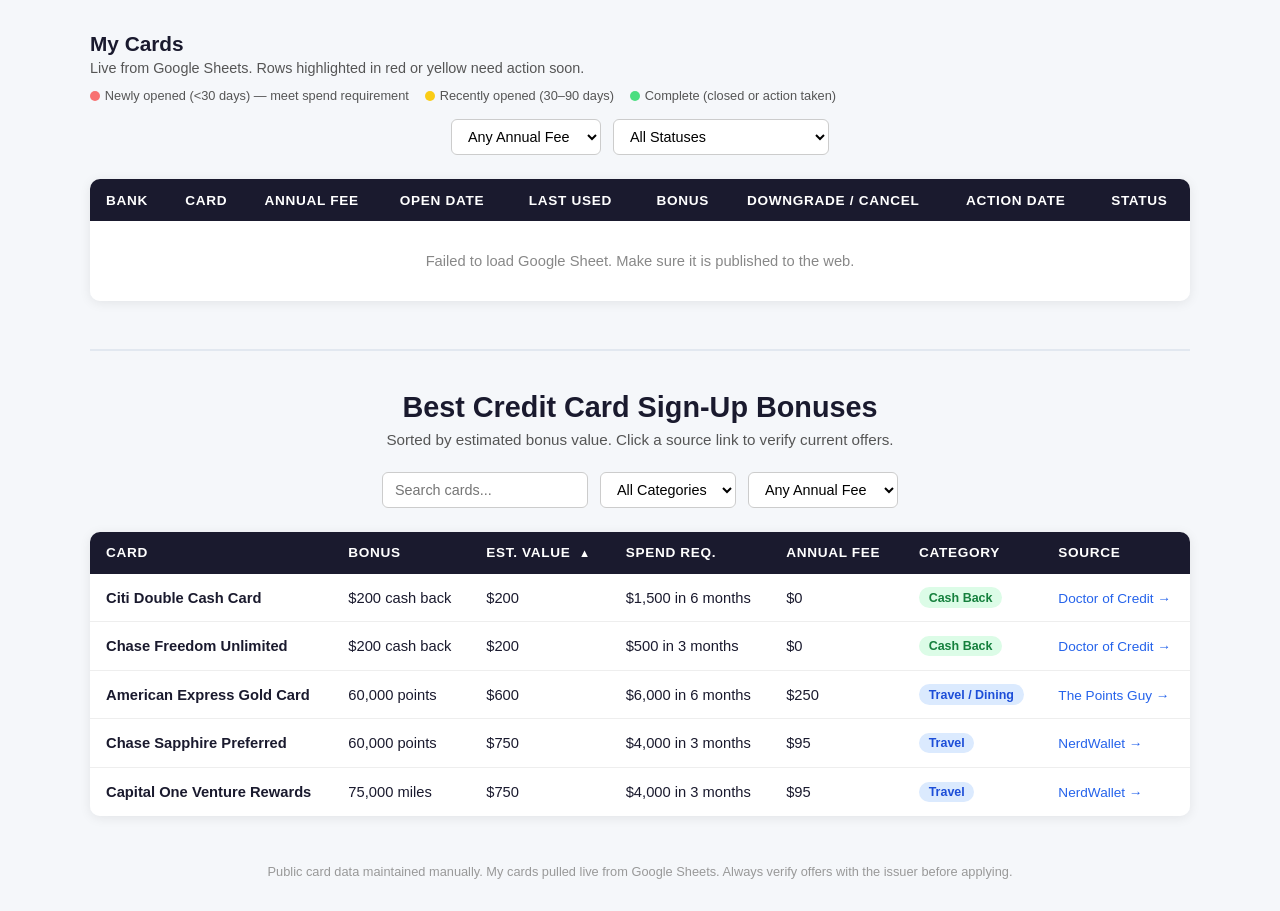
==== index.html @ 6d95be55 "Update index.html" ====
<!DOCTYPE html>
<html lang="en">
<head>
  <meta charset="UTF-8" />
  <meta name="viewport" content="width=device-width, initial-scale=1.0" />
  <title>Best Credit Card Sign-Up Bonuses</title>
  <style>
    * { box-sizing: border-box; margin: 0; padding: 0; }

    body {
      font-family: -apple-system, BlinkMacSystemFont, "Segoe UI", sans-serif;
      background: #f5f7fa;
      color: #1a1a2e;
      padding: 2rem 1rem;
    }

    h1 {
      text-align: center;
      font-size: 1.8rem;
      margin-bottom: 0.4rem;
    }

    h2 {
      font-size: 1.3rem;
      margin-bottom: 0.4rem;
      max-width: 1100px;
      margin-left: auto;
      margin-right: auto;
    }

    .subtitle {
      text-align: center;
      color: #555;
      font-size: 0.95rem;
      margin-bottom: 1.5rem;
    }

    .section {
      margin-bottom: 3rem;
    }

    .section-header {
      max-width: 1100px;
      margin: 0 auto 0.75rem auto;
    }

    .section-header h2 {
      margin: 0 0 0.25rem 0;
    }

    .section-header p {
      color: #555;
      font-size: 0.9rem;
    }

    .filters {
      display: flex;
      gap: 0.75rem;
      flex-wrap: wrap;
      justify-content: center;
      margin-bottom: 1.5rem;
    }

    .filters select, .filters input {
      padding: 0.5rem 0.75rem;
      border: 1px solid #ccc;
      border-radius: 6px;
      font-size: 0.9rem;
      background: white;
    }

    .table-wrapper {
      overflow-x: auto;
      border-radius: 10px;
      box-shadow: 0 2px 12px rgba(0,0,0,0.08);
      max-width: 1100px;
      margin: 0 auto;
    }

    table {
      width: 100%;
      border-collapse: collapse;
      background: white;
    }

    thead {
      background: #1a1a2e;
      color: white;
    }

    th {
      padding: 0.85rem 1rem;
      text-align: left;
      font-size: 0.85rem;
      text-transform: uppercase;
      letter-spacing: 0.05em;
      cursor: pointer;
      white-space: nowrap;
      user-select: none;
    }

    th:hover { background: #2e2e4e; }
    th.no-sort { cursor: default; }
    th.no-sort:hover { background: #1a1a2e; }

    td {
      padding: 0.85rem 1rem;
      border-bottom: 1px solid #eee;
      font-size: 0.92rem;
    }

    tr:last-child td { border-bottom: none; }
    tr:hover td { background: #f0f4ff; }

    .badge {
      display: inline-block;
      padding: 0.2rem 0.6rem;
      border-radius: 999px;
      font-size: 0.78rem;
      font-weight: 600;
    }

    .badge-travel    { background: #dbeafe; color: #1d4ed8; }
    .badge-cashback  { background: #dcfce7; color: #15803d; }
    .badge-dining    { background: #fef9c3; color: #854d0e; }
    .badge-other     { background: #f3e8ff; color: #6b21a8; }

    /* Action needed badges */
    .action-urgent   { background: #fee2e2; color: #991b1b; font-weight: 700; padding: 0.2rem 0.6rem; border-radius: 6px; font-size: 0.82rem; }
    .action-soon     { background: #fef9c3; color: #854d0e; font-weight: 700; padding: 0.2rem 0.6rem; border-radius: 6px; font-size: 0.82rem; }
    .action-done     { background: #dcfce7; color: #15803d; padding: 0.2rem 0.6rem; border-radius: 6px; font-size: 0.82rem; }
    .action-none     { color: #aaa; font-size: 0.85rem; }

    /* Row highlights for my cards */
    tr.row-urgent td { background: #fff5f5; }
    tr.row-soon   td { background: #fffdf0; }
    tr.row-urgent:hover td { background: #fee2e2; }
    tr.row-soon:hover   td { background: #fef9c3; }

    .source-link {
      color: #2563eb;
      text-decoration: none;
      font-size: 0.85rem;
    }
    .source-link:hover { text-decoration: underline; }

    .no-results {
      text-align: center;
      padding: 2rem;
      color: #888;
    }

    .sort-arrow { font-size: 0.7rem; margin-left: 4px; }

    .divider {
      border: none;
      border-top: 2px solid #e2e8f0;
      max-width: 1100px;
      margin: 0 auto 2.5rem auto;
    }

    footer {
      text-align: center;
      margin-top: 2rem;
      font-size: 0.8rem;
      color: #999;
    }

    .legend {
      display: flex;
      gap: 1rem;
      flex-wrap: wrap;
      max-width: 1100px;
      margin: 0.75rem auto 0 auto;
      font-size: 0.8rem;
      color: #555;
    }
    .legend span { display: flex; align-items: center; gap: 0.3rem; }
    .dot { width: 10px; height: 10px; border-radius: 50%; display: inline-block; }
    .dot-red    { background: #f87171; }
    .dot-yellow { background: #facc15; }
    .dot-green  { background: #4ade80; }
  </style>
</head>
<body>

  <!-- SECTION 1: My Cards -->
  <div class="section">
    <div class="section-header">
      <h2>My Cards</h2>
      <p>Live from Google Sheets. Rows highlighted in red or yellow need action soon.</p>
    </div>

    <div class="legend">
      <span><span class="dot dot-red"></span> Newly opened (&lt;30 days) — meet spend requirement</span>
      <span><span class="dot dot-yellow"></span> Recently opened (30–90 days)</span>
      <span><span class="dot dot-green"></span> Complete (closed or action taken)</span>
    </div>

    <div class="filters" style="margin-top: 1rem;">
      <select id="mc-fee-filter">
        <option value="">Any Annual Fee</option>
        <option value="no-fee">No Annual Fee</option>
        <option value="has-fee">Has Annual Fee</option>
      </select>
      <select id="mc-status-filter">
        <option value="">All Statuses</option>
        <option value="urgent">Urgent (opened &lt;30d ago)</option>
        <option value="soon">Active (opened &lt;90d ago)</option>
        <option value="complete">Complete</option>
        <option value="none">No Action Needed</option>
      </select>
    </div>

    <div class="table-wrapper">
      <table id="my-cards-table">
        <thead>
          <tr>
            <th class="no-sort">Bank</th>
            <th class="no-sort">Card</th>
            <th class="no-sort">Annual Fee</th>
            <th data-mc-col="Open Date">Open Date <span class="sort-arrow"></span></th>
            <th data-mc-col="Last Used">Last Used <span class="sort-arrow"></span></th>
            <th class="no-sort">Bonus</th>
            <th class="no-sort">Downgrade / Cancel</th>
            <th data-mc-col="Downgrade/Cancel Date">Action Date <span class="sort-arrow"></span></th>
            <th class="no-sort">Status</th>
          </tr>
        </thead>
        <tbody id="my-cards-body">
          <tr><td colspan="9" class="no-results">Loading from Google Sheets...</td></tr>
        </tbody>
      </table>
    </div>
  </div>

  <hr class="divider" />

  <!-- SECTION 2: Best Bonuses -->
  <div class="section">
    <h1>Best Credit Card Sign-Up Bonuses</h1>
    <p class="subtitle">Sorted by estimated bonus value. Click a source link to verify current offers.</p>

    <div class="filters">
      <input type="text" id="search" placeholder="Search cards..." />
      <select id="category-filter">
        <option value="">All Categories</option>
        <option value="Travel">Travel</option>
        <option value="Cash Back">Cash Back</option>
        <option value="Dining">Dining</option>
      </select>
      <select id="fee-filter">
        <option value="">Any Annual Fee</option>
        <option value="no-fee">No Annual Fee</option>
        <option value="has-fee">Has Annual Fee</option>
      </select>
    </div>

    <div class="table-wrapper">
      <table id="cards-table">
        <thead>
          <tr>
            <th data-col="name">Card <span class="sort-arrow"></span></th>
            <th data-col="bonus">Bonus <span class="sort-arrow"></span></th>
            <th data-col="bonus_value">Est. Value <span class="sort-arrow"></span></th>
            <th data-col="spend_requirement">Spend Req. <span class="sort-arrow"></span></th>
            <th data-col="annual_fee">Annual Fee <span class="sort-arrow"></span></th>
            <th data-col="category">Category <span class="sort-arrow"></span></th>
            <th class="no-sort">Source</th>
          </tr>
        </thead>
        <tbody id="table-body">
          <tr><td colspan="7" class="no-results">Loading...</td></tr>
        </tbody>
      </table>
    </div>
  </div>

  <footer>
    Public card data maintained manually. My cards pulled live from Google Sheets. Always verify offers with the issuer before applying.
  </footer>

  <script>
    // ─── SECTION 1: Best Bonuses ───────────────────────────────────────────────
    let allCards = [];
    let sortCol = 'bonus_value';
    let sortDir = 1;

    function parseDollar(str) {
      return parseFloat((str || '').replace(/[^0-9.]/g, '')) || 0;
    }

    function categoryBadge(cat) {
      const lower = cat.toLowerCase();
      let cls = 'other';
      if (lower.includes('travel')) cls = 'travel';
      else if (lower.includes('cash')) cls = 'cashback';
      else if (lower.includes('dining')) cls = 'dining';
      return `<span class="badge badge-${cls}">${cat}</span>`;
    }

    function render(cards) {
      const tbody = document.getElementById('table-body');
      if (!cards.length) {
        tbody.innerHTML = '<tr><td colspan="7" class="no-results">No cards match your filters.</td></tr>';
        return;
      }
      tbody.innerHTML = cards.map(c => `
        <tr>
          <td><strong>${c.name}</strong></td>
          <td>${c.bonus}</td>
          <td>${c.bonus_value}</td>
          <td>${c.spend_requirement}</td>
          <td>${c.annual_fee}</td>
          <td>${categoryBadge(c.category)}</td>
          <td><a class="source-link" href="${c.source_url}" target="_blank" rel="noopener">${c.source_name} &rarr;</a></td>
        </tr>
      `).join('');
    }

    function applyFilters() {
      const search = document.getElementById('search').value.toLowerCase();
      const cat = document.getElementById('category-filter').value;
      const fee = document.getElementById('fee-filter').value;

      let filtered = allCards.filter(c => {
        const matchSearch = !search || c.name.toLowerCase().includes(search) || c.category.toLowerCase().includes(search);
        const matchCat = !cat || c.category.includes(cat);
        const matchFee = !fee
          || (fee === 'no-fee' && c.annual_fee === '$0')
          || (fee === 'has-fee' && c.annual_fee !== '$0');
        return matchSearch && matchCat && matchFee;
      });

      filtered.sort((a, b) => {
        let av = a[sortCol] || '', bv = b[sortCol] || '';
        if (['bonus_value', 'annual_fee'].includes(sortCol)) {
          av = parseDollar(av); bv = parseDollar(bv);
        }
        return av < bv ? -sortDir : av > bv ? sortDir : 0;
      });

      render(filtered);
      updateArrows();
    }

    function updateArrows() {
      document.querySelectorAll('th[data-col] .sort-arrow').forEach(el => el.textContent = '');
      const active = document.querySelector(`th[data-col="${sortCol}"] .sort-arrow`);
      if (active) active.textContent = sortDir === 1 ? ' ▲' : ' ▼';
    }

    document.querySelectorAll('th[data-col]').forEach(th => {
      th.addEventListener('click', () => {
        const col = th.dataset.col;
        if (sortCol === col) sortDir *= -1;
        else { sortCol = col; sortDir = 1; }
        applyFilters();
      });
    });

    document.getElementById('search').addEventListener('input', applyFilters);
    document.getElementById('category-filter').addEventListener('change', applyFilters);
    document.getElementById('fee-filter').addEventListener('change', applyFilters);

    fetch('data/cards.json')
      .then(r => r.json())
      .then(data => { allCards = data; applyFilters(); })
      .catch(() => {
        document.getElementById('table-body').innerHTML =
          '<tr><td colspan="7" class="no-results">Failed to load card data.</td></tr>';
      });

    // ─── SECTION 2: My Cards from Google Sheets ────────────────────────────────
    const SHEET_CSV_URL = 'https://script.google.com/macros/s/AKfycbwXW2eSgyolM2WSKYp6SYx0JyJorlHviY2guBJD2sn_DUSY2TWmFlU0WoM6ONO4rW-0/exec';

    let allMyCards = [];
    let mcSortCol = null;
    let mcSortDir = 1;

    function parseCSV(text) {
      const lines = text.trim().split('\n');
      const headers = lines[0].split(',').map(h => h.trim().replace(/^"|"$/g, ''));
      return lines.slice(1).map(line => {
        const cols = [];
        let cur = '', inQuote = false;
        for (let i = 0; i < line.length; i++) {
          const ch = line[i];
          if (ch === '"') { inQuote = !inQuote; }
          else if (ch === ',' && !inQuote) { cols.push(cur.trim()); cur = ''; }
          else { cur += ch; }
        }
        cols.push(cur.trim());
        const obj = {};
        headers.forEach((h, i) => obj[h] = (cols[i] || '').replace(/^"|"$/g, '').trim());
        return obj;
      });
    }

    function getDaysSince(dateStr) {
      if (!dateStr) return null;
      const d = new Date(dateStr);
      if (isNaN(d)) return null;
      const today = new Date();
      today.setHours(0,0,0,0);
      return Math.ceil((today - d) / (1000 * 60 * 60 * 24));
    }

    function getStatusKey(r) {
      const isClosed = (r['Last Used'] || '').toLowerCase() === 'closed';
      const hasActionDate = (r['Downgrade/Cancel Date'] || '').trim() !== '';
      if (isClosed || hasActionDate) return 'complete';
      const daysSince = getDaysSince(r['Open Date'] || '');
      if (daysSince !== null) {
        if (daysSince <= 30) return 'urgent';
        if (daysSince <= 90) return 'soon';
      }
      return 'none';
    }

    function toDateVal(str) {
      if (!str) return 0;
      const d = new Date(str);
      return isNaN(d) ? 0 : d.getTime();
    }

    function applyMyCardFilters() {
      const fee    = document.getElementById('mc-fee-filter').value;
      const status = document.getElementById('mc-status-filter').value;

      let filtered = allMyCards.filter(r => {
        const annualFee = (r['Annual Fee'] || '').replace(/\s/g, '');
        const matchFee =
          !fee ||
          (fee === 'no-fee' && (annualFee === '0' || annualFee === '$0' || annualFee === '')) ||
          (fee === 'has-fee' && annualFee !== '0' && annualFee !== '$0' && annualFee !== '');
        const matchStatus = !status || getStatusKey(r) === status;
        return matchFee && matchStatus;
      });

      if (mcSortCol) {
        filtered.sort((a, b) => {
          const av = toDateVal(a[mcSortCol]);
          const bv = toDateVal(b[mcSortCol]);
          return av < bv ? -mcSortDir : av > bv ? mcSortDir : 0;
        });
      }

      renderMyCards(filtered);
      updateMcArrows();
    }

    function updateMcArrows() {
      document.querySelectorAll('th[data-mc-col] .sort-arrow').forEach(el => el.textContent = '');
      if (mcSortCol) {
        const active = document.querySelector(`th[data-mc-col="${mcSortCol}"] .sort-arrow`);
        if (active) active.textContent = mcSortDir === 1 ? ' ▲' : ' ▼';
      }
    }

    function renderMyCards(rows) {
      const tbody = document.getElementById('my-cards-body');
      if (!rows.length) {
        tbody.innerHTML = '<tr><td colspan="9" class="no-results">No cards match your filters.</td></tr>';
        return;
      }

      tbody.innerHTML = rows.map(r => {
        const actionDate = r['Downgrade/Cancel Date'] || '';
        const actionType = r['Downgrade/Cancel'] || '';
        const statusKey  = getStatusKey(r);
        const days       = getDaysUntil(actionDate);

        let rowClass = '';
        let statusHtml = '';

        const daysSince = getDaysSince(r['Open Date'] || '');
        if (statusKey === 'complete') {
          statusHtml = `<span class="action-done">Complete</span>`;
        } else if (statusKey === 'urgent') {
          rowClass = 'row-urgent';
          statusHtml = `<span class="action-urgent">New (${daysSince}d ago)</span>`;
        } else if (statusKey === 'soon') {
          rowClass = 'row-soon';
          statusHtml = `<span class="action-soon">Active (${daysSince}d ago)</span>`;
        } else {
          statusHtml = `<span class="action-none">—</span>`;
        }

        return `
          <tr class="${rowClass}">
            <td>${r['Bank'] || '—'}</td>
            <td><strong>${r['Card Name'] || '—'}</strong></td>
            <td>${r['Annual Fee'] || '—'}</td>
            <td>${r['Open Date'] || '—'}</td>
            <td>${r['Last Used'] || '—'}</td>
            <td>${r['Bonus Amount'] || '—'}</td>
            <td>${actionType || '—'}</td>
            <td>${actionDate || '—'}</td>
            <td>${statusHtml}</td>
          </tr>
        `;
      }).join('');
    }

    // Sortable date column headers
    document.querySelectorAll('th[data-mc-col]').forEach(th => {
      th.addEventListener('click', () => {
        const col = th.dataset.mcCol;
        if (mcSortCol === col) mcSortDir *= -1;
        else { mcSortCol = col; mcSortDir = 1; }
        applyMyCardFilters();
      });
    });

    document.getElementById('mc-fee-filter').addEventListener('change', applyMyCardFilters);
    document.getElementById('mc-status-filter').addEventListener('change', applyMyCardFilters);

    fetch(SHEET_CSV_URL)
    .then(r => r.json())
      .then(text => {
        allMyCards = parseCSV(text);
        applyMyCardFilters();
      })
      .catch(() => {
        document.getElementById('my-cards-body').innerHTML =
          '<tr><td colspan="9" class="no-results">Failed to load Google Sheet. Make sure it is published to the web.</td></tr>';
      });
  </script>

</body>
</html>
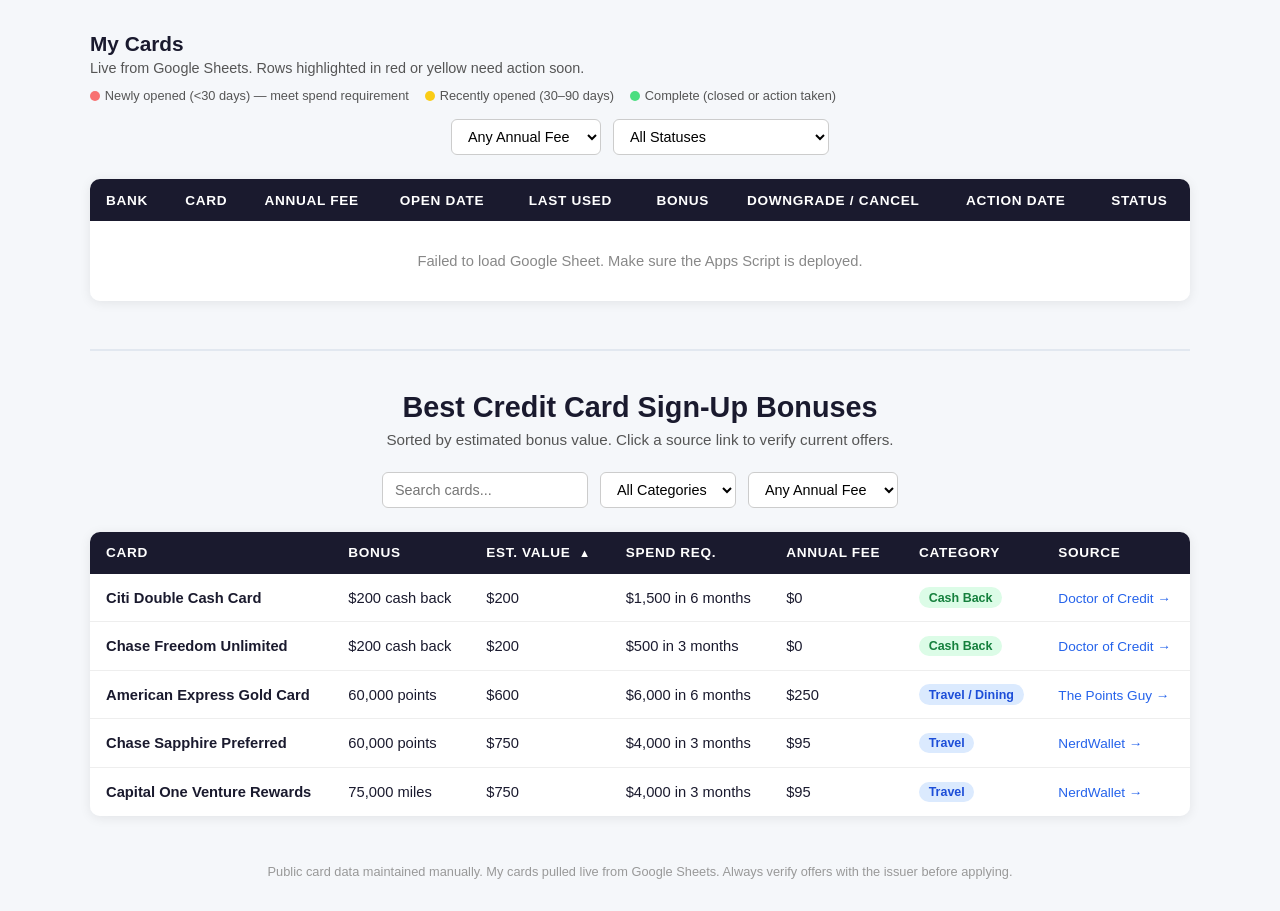
==== commit 42cabb52: "replace index" ====
--- a/index.html
+++ b/index.html
@@ -469,7 +469,6 @@
         const actionDate = r['Downgrade/Cancel Date'] || '';
         const actionType = r['Downgrade/Cancel'] || '';
         const statusKey  = getStatusKey(r);
-        const days       = getDaysUntil(actionDate);
 
         let rowClass = '';
         let statusHtml = '';
@@ -517,14 +516,14 @@
     document.getElementById('mc-status-filter').addEventListener('change', applyMyCardFilters);
 
     fetch(SHEET_CSV_URL)
-    .then(r => r.json())
-      .then(text => {
-        allMyCards = parseCSV(text);
+      .then(r => r.json())
+      .then(data => {
+        allMyCards = data;
         applyMyCardFilters();
       })
       .catch(() => {
         document.getElementById('my-cards-body').innerHTML =
-          '<tr><td colspan="9" class="no-results">Failed to load Google Sheet. Make sure it is published to the web.</td></tr>';
+          '<tr><td colspan="9" class="no-results">Failed to load Google Sheet. Make sure the Apps Script is deployed.</td></tr>';
       });
   </script>
 
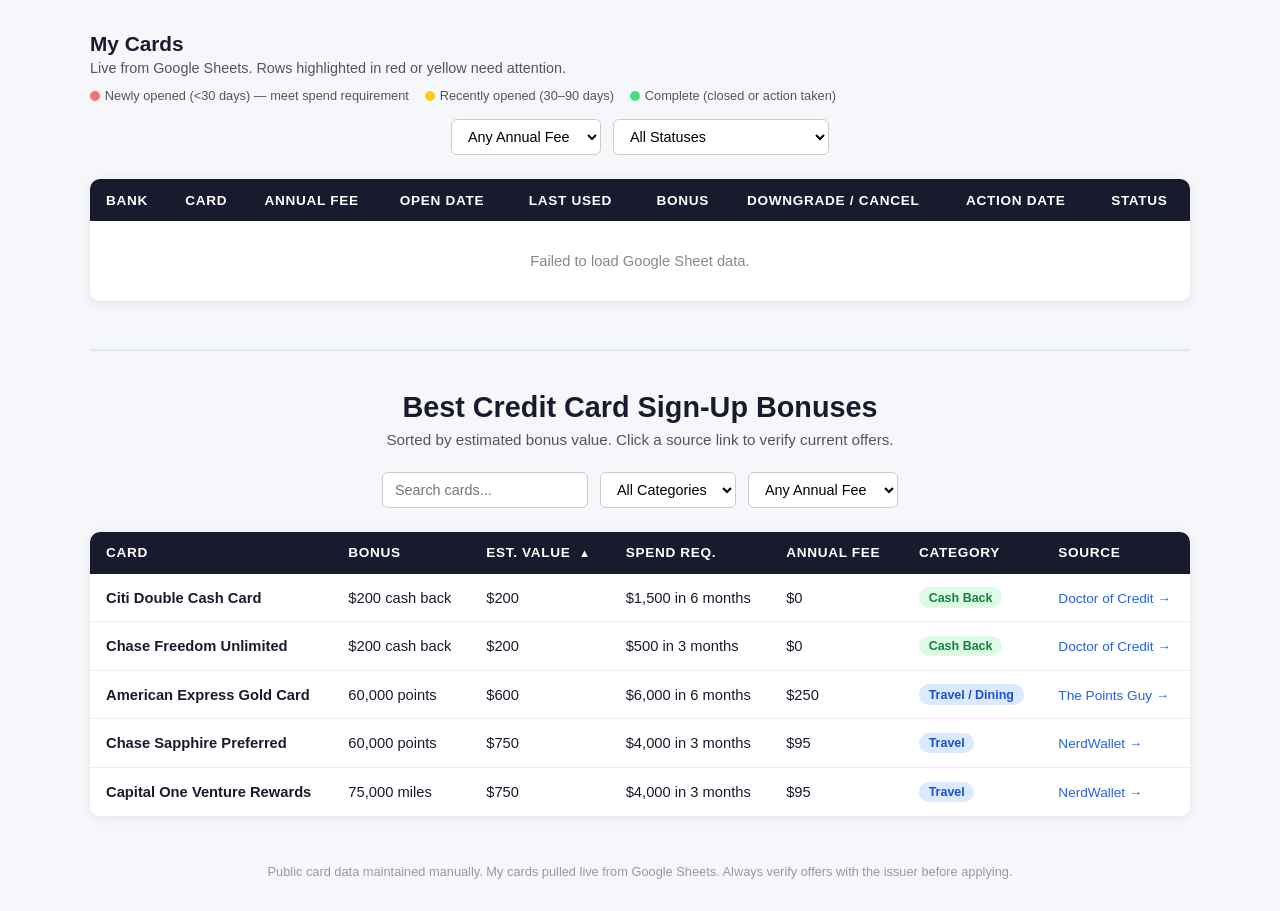
==== commit 698bd937: "replace index again" ====
--- a/index.html
+++ b/index.html
@@ -20,14 +20,6 @@
       margin-bottom: 0.4rem;
     }
 
-    h2 {
-      font-size: 1.3rem;
-      margin-bottom: 0.4rem;
-      max-width: 1100px;
-      margin-left: auto;
-      margin-right: auto;
-    }
-
     .subtitle {
       text-align: center;
       color: #555;
@@ -35,9 +27,7 @@
       margin-bottom: 1.5rem;
     }
 
-    .section {
-      margin-bottom: 3rem;
-    }
+    .section { margin-bottom: 3rem; }
 
     .section-header {
       max-width: 1100px;
@@ -45,6 +35,7 @@
     }
 
     .section-header h2 {
+      font-size: 1.3rem;
       margin: 0 0 0.25rem 0;
     }
 
@@ -83,10 +74,7 @@
       background: white;
     }
 
-    thead {
-      background: #1a1a2e;
-      color: white;
-    }
+    thead { background: #1a1a2e; color: white; }
 
     th {
       padding: 0.85rem 1rem;
@@ -120,35 +108,25 @@
       font-weight: 600;
     }
 
-    .badge-travel    { background: #dbeafe; color: #1d4ed8; }
-    .badge-cashback  { background: #dcfce7; color: #15803d; }
-    .badge-dining    { background: #fef9c3; color: #854d0e; }
-    .badge-other     { background: #f3e8ff; color: #6b21a8; }
-
-    /* Action needed badges */
-    .action-urgent   { background: #fee2e2; color: #991b1b; font-weight: 700; padding: 0.2rem 0.6rem; border-radius: 6px; font-size: 0.82rem; }
-    .action-soon     { background: #fef9c3; color: #854d0e; font-weight: 700; padding: 0.2rem 0.6rem; border-radius: 6px; font-size: 0.82rem; }
-    .action-done     { background: #dcfce7; color: #15803d; padding: 0.2rem 0.6rem; border-radius: 6px; font-size: 0.82rem; }
-    .action-none     { color: #aaa; font-size: 0.85rem; }
-
-    /* Row highlights for my cards */
+    .badge-travel   { background: #dbeafe; color: #1d4ed8; }
+    .badge-cashback { background: #dcfce7; color: #15803d; }
+    .badge-dining   { background: #fef9c3; color: #854d0e; }
+    .badge-other    { background: #f3e8ff; color: #6b21a8; }
+
+    .action-urgent { background: #fee2e2; color: #991b1b; font-weight: 700; padding: 0.2rem 0.6rem; border-radius: 6px; font-size: 0.82rem; }
+    .action-soon   { background: #fef9c3; color: #854d0e; font-weight: 700; padding: 0.2rem 0.6rem; border-radius: 6px; font-size: 0.82rem; }
+    .action-done   { background: #dcfce7; color: #15803d; padding: 0.2rem 0.6rem; border-radius: 6px; font-size: 0.82rem; }
+    .action-none   { color: #aaa; font-size: 0.85rem; }
+
     tr.row-urgent td { background: #fff5f5; }
     tr.row-soon   td { background: #fffdf0; }
     tr.row-urgent:hover td { background: #fee2e2; }
     tr.row-soon:hover   td { background: #fef9c3; }
 
-    .source-link {
-      color: #2563eb;
-      text-decoration: none;
-      font-size: 0.85rem;
-    }
+    .source-link { color: #2563eb; text-decoration: none; font-size: 0.85rem; }
     .source-link:hover { text-decoration: underline; }
 
-    .no-results {
-      text-align: center;
-      padding: 2rem;
-      color: #888;
-    }
+    .no-results { text-align: center; padding: 2rem; color: #888; }
 
     .sort-arrow { font-size: 0.7rem; margin-left: 4px; }
 
@@ -188,7 +166,7 @@
   <div class="section">
     <div class="section-header">
       <h2>My Cards</h2>
-      <p>Live from Google Sheets. Rows highlighted in red or yellow need action soon.</p>
+      <p>Live from Google Sheets. Rows highlighted in red or yellow need attention.</p>
     </div>
 
     <div class="legend">
@@ -281,7 +259,7 @@
   </footer>
 
   <script>
-    // ─── SECTION 1: Best Bonuses ───────────────────────────────────────────────
+    // ─── SECTION 1: Best Bonuses ──────────────────────────────────────────────
     let allCards = [];
     let sortCol = 'bonus_value';
     let sortDir = 1;
@@ -293,7 +271,7 @@
     function categoryBadge(cat) {
       const lower = cat.toLowerCase();
       let cls = 'other';
-      if (lower.includes('travel')) cls = 'travel';
+      if (lower.includes('travel'))    cls = 'travel';
       else if (lower.includes('cash')) cls = 'cashback';
       else if (lower.includes('dining')) cls = 'dining';
       return `<span class="badge badge-${cls}">${cat}</span>`;
@@ -320,14 +298,14 @@
 
     function applyFilters() {
       const search = document.getElementById('search').value.toLowerCase();
-      const cat = document.getElementById('category-filter').value;
-      const fee = document.getElementById('fee-filter').value;
+      const cat    = document.getElementById('category-filter').value;
+      const fee    = document.getElementById('fee-filter').value;
 
       let filtered = allCards.filter(c => {
         const matchSearch = !search || c.name.toLowerCase().includes(search) || c.category.toLowerCase().includes(search);
-        const matchCat = !cat || c.category.includes(cat);
-        const matchFee = !fee
-          || (fee === 'no-fee' && c.annual_fee === '$0')
+        const matchCat    = !cat || c.category.includes(cat);
+        const matchFee    = !fee
+          || (fee === 'no-fee'  && c.annual_fee === '$0')
           || (fee === 'has-fee' && c.annual_fee !== '$0');
         return matchSearch && matchCat && matchFee;
       });
@@ -371,49 +349,30 @@
           '<tr><td colspan="7" class="no-results">Failed to load card data.</td></tr>';
       });
 
-    // ─── SECTION 2: My Cards from Google Sheets ────────────────────────────────
-    const SHEET_CSV_URL = 'https://script.google.com/macros/s/AKfycbwXW2eSgyolM2WSKYp6SYx0JyJorlHviY2guBJD2sn_DUSY2TWmFlU0WoM6ONO4rW-0/exec';
+    // ─── SECTION 2: My Cards via JSONP ───────────────────────────────────────
+    const APPS_SCRIPT_URL = 'https://script.google.com/macros/s/AKfycbxK3QIZBvltjSnj0CGTxyfjDKi0mmphVaz5sCHypv_BpCDSjkdrsY03ILWn-Nh9MkOMbQ/exec';
 
     let allMyCards = [];
-    let mcSortCol = null;
-    let mcSortDir = 1;
-
-    function parseCSV(text) {
-      const lines = text.trim().split('\n');
-      const headers = lines[0].split(',').map(h => h.trim().replace(/^"|"$/g, ''));
-      return lines.slice(1).map(line => {
-        const cols = [];
-        let cur = '', inQuote = false;
-        for (let i = 0; i < line.length; i++) {
-          const ch = line[i];
-          if (ch === '"') { inQuote = !inQuote; }
-          else if (ch === ',' && !inQuote) { cols.push(cur.trim()); cur = ''; }
-          else { cur += ch; }
-        }
-        cols.push(cur.trim());
-        const obj = {};
-        headers.forEach((h, i) => obj[h] = (cols[i] || '').replace(/^"|"$/g, '').trim());
-        return obj;
-      });
-    }
+    let mcSortCol  = null;
+    let mcSortDir  = 1;
 
     function getDaysSince(dateStr) {
       if (!dateStr) return null;
       const d = new Date(dateStr);
       if (isNaN(d)) return null;
       const today = new Date();
-      today.setHours(0,0,0,0);
+      today.setHours(0, 0, 0, 0);
       return Math.ceil((today - d) / (1000 * 60 * 60 * 24));
     }
 
     function getStatusKey(r) {
-      const isClosed = (r['Last Used'] || '').toLowerCase() === 'closed';
-      const hasActionDate = (r['Downgrade/Cancel Date'] || '').trim() !== '';
+      const isClosed      = String(r['Last Used'] || '').toLowerCase() === 'closed';
+      const hasActionDate = String(r['Downgrade/Cancel Date'] || '').trim() !== '';
       if (isClosed || hasActionDate) return 'complete';
-      const daysSince = getDaysSince(r['Open Date'] || '');
-      if (daysSince !== null) {
-        if (daysSince <= 30) return 'urgent';
-        if (daysSince <= 90) return 'soon';
+      const days = getDaysSince(String(r['Open Date'] || ''));
+      if (days !== null) {
+        if (days <= 30) return 'urgent';
+        if (days <= 90) return 'soon';
       }
       return 'none';
     }
@@ -429,10 +388,10 @@
       const status = document.getElementById('mc-status-filter').value;
 
       let filtered = allMyCards.filter(r => {
-        const annualFee = (r['Annual Fee'] || '').replace(/\s/g, '');
+        const annualFee = String(r['Annual Fee'] || '').replace(/\s/g, '');
         const matchFee =
           !fee ||
-          (fee === 'no-fee' && (annualFee === '0' || annualFee === '$0' || annualFee === '')) ||
+          (fee === 'no-fee'  && (annualFee === '0' || annualFee === '$0' || annualFee === '')) ||
           (fee === 'has-fee' && annualFee !== '0' && annualFee !== '$0' && annualFee !== '');
         const matchStatus = !status || getStatusKey(r) === status;
         return matchFee && matchStatus;
@@ -466,21 +425,21 @@
       }
 
       tbody.innerHTML = rows.map(r => {
-        const actionDate = r['Downgrade/Cancel Date'] || '';
-        const actionType = r['Downgrade/Cancel'] || '';
+        const actionDate = String(r['Downgrade/Cancel Date'] || '');
+        const actionType = String(r['Downgrade/Cancel'] || '');
         const statusKey  = getStatusKey(r);
-
-        let rowClass = '';
+        const daysSince  = getDaysSince(String(r['Open Date'] || ''));
+
+        let rowClass   = '';
         let statusHtml = '';
 
-        const daysSince = getDaysSince(r['Open Date'] || '');
         if (statusKey === 'complete') {
           statusHtml = `<span class="action-done">Complete</span>`;
         } else if (statusKey === 'urgent') {
-          rowClass = 'row-urgent';
+          rowClass   = 'row-urgent';
           statusHtml = `<span class="action-urgent">New (${daysSince}d ago)</span>`;
         } else if (statusKey === 'soon') {
-          rowClass = 'row-soon';
+          rowClass   = 'row-soon';
           statusHtml = `<span class="action-soon">Active (${daysSince}d ago)</span>`;
         } else {
           statusHtml = `<span class="action-none">—</span>`;
@@ -502,7 +461,6 @@
       }).join('');
     }
 
-    // Sortable date column headers
     document.querySelectorAll('th[data-mc-col]').forEach(th => {
       th.addEventListener('click', () => {
         const col = th.dataset.mcCol;
@@ -515,16 +473,23 @@
     document.getElementById('mc-fee-filter').addEventListener('change', applyMyCardFilters);
     document.getElementById('mc-status-filter').addEventListener('change', applyMyCardFilters);
 
-    fetch(SHEET_CSV_URL)
-      .then(r => r.json())
-      .then(data => {
+    // JSONP loader — bypasses CORS entirely
+    function loadSheetDataJSONP() {
+      window.handleSheetData = function(data) {
         allMyCards = data;
         applyMyCardFilters();
-      })
-      .catch(() => {
+      };
+
+      const script = document.createElement('script');
+      script.onerror = function() {
         document.getElementById('my-cards-body').innerHTML =
-          '<tr><td colspan="9" class="no-results">Failed to load Google Sheet. Make sure the Apps Script is deployed.</td></tr>';
-      });
+          '<tr><td colspan="9" class="no-results">Failed to load Google Sheet data.</td></tr>';
+      };
+      script.src = APPS_SCRIPT_URL + '?callback=handleSheetData';
+      document.head.appendChild(script);
+    }
+
+    loadSheetDataJSONP();
   </script>
 
 </body>
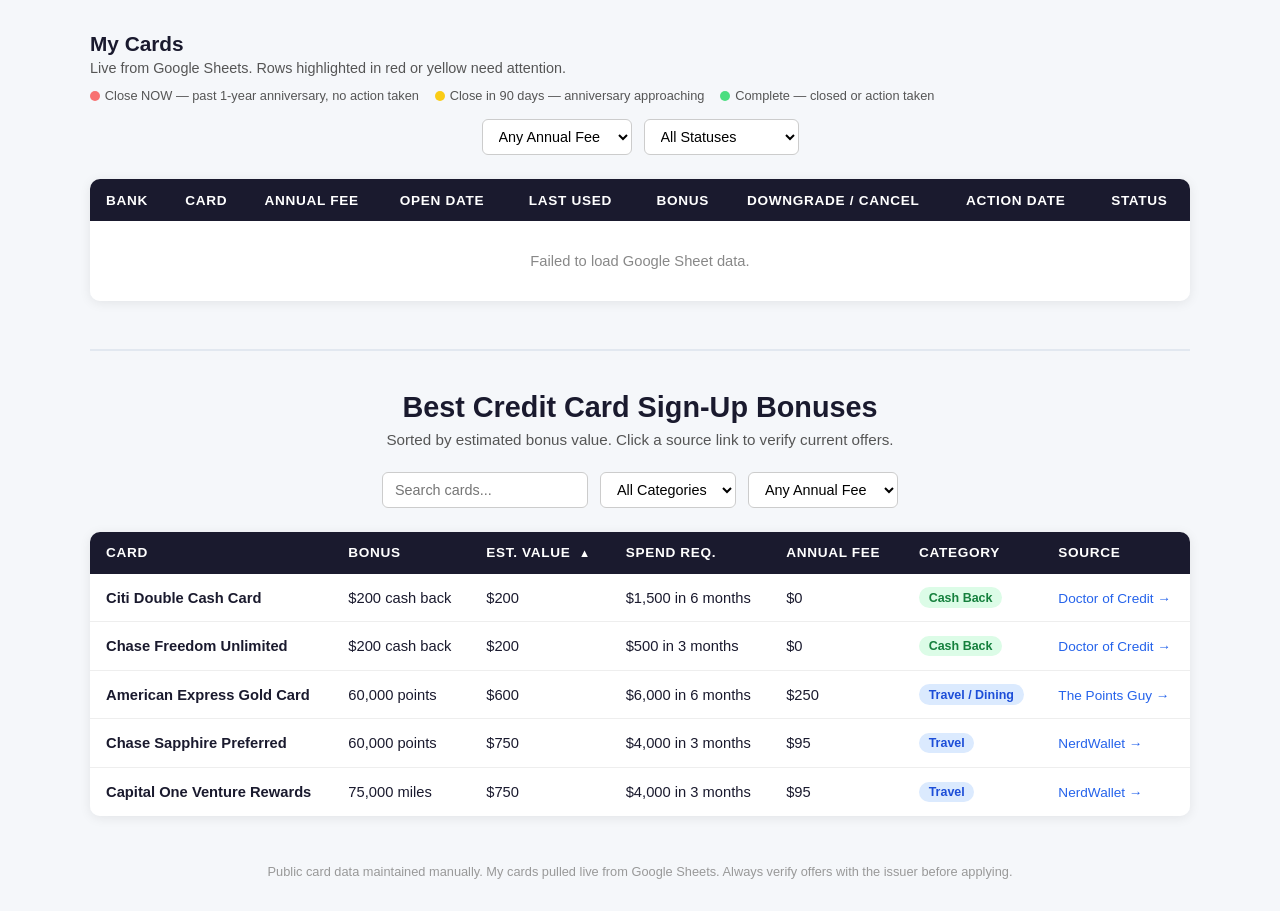
==== commit e4fe6185: "fix status logic again" ====
--- a/index.html
+++ b/index.html
@@ -170,9 +170,9 @@
     </div>
 
     <div class="legend">
-      <span><span class="dot dot-red"></span> Newly opened (&lt;30 days) — meet spend requirement</span>
-      <span><span class="dot dot-yellow"></span> Recently opened (30–90 days)</span>
-      <span><span class="dot dot-green"></span> Complete (closed or action taken)</span>
+      <span><span class="dot dot-red"></span> Close NOW — past 1-year anniversary, no action taken</span>
+      <span><span class="dot dot-yellow"></span> Close in 90 days — anniversary approaching</span>
+      <span><span class="dot dot-green"></span> Complete — closed or action taken</span>
     </div>
 
     <div class="filters" style="margin-top: 1rem;">
@@ -183,10 +183,10 @@
       </select>
       <select id="mc-status-filter">
         <option value="">All Statuses</option>
-        <option value="urgent">Urgent (opened &lt;30d ago)</option>
-        <option value="soon">Active (opened &lt;90d ago)</option>
+        <option value="close-now">Close NOW</option>
+        <option value="close-soon">Close in 90 Days</option>
         <option value="complete">Complete</option>
-        <option value="none">No Action Needed</option>
+        <option value="none">Open</option>
       </select>
     </div>
 
@@ -356,23 +356,53 @@
     let mcSortCol  = null;
     let mcSortDir  = 1;
 
-    function getDaysSince(dateStr) {
-      if (!dateStr) return null;
-      const d = new Date(dateStr);
-      if (isNaN(d)) return null;
+    function formatDate(val) {
+      if (!val) return '—';
+      const d = new Date(val);
+      if (isNaN(d)) return String(val);
+      return (d.getUTCMonth() + 1) + '/' + d.getUTCDate() + '/' + d.getUTCFullYear();
+    }
+
+    function formatDollar(val) {
+      if (val === '' || val === null || val === undefined) return '—';
+      const n = parseFloat(String(val).replace(/[^0-9.]/g, ''));
+      if (isNaN(n)) return String(val) || '—';
+      return n === 0 ? '$0' : '$' + n.toLocaleString();
+    }
+
+    function getDaysSince(val) {
+      if (!val && val !== 0) return null;
+      const d = typeof val === 'number' ? new Date(val) : new Date(val);
+      if (isNaN(d) || d.getFullYear() < 2000) return null;
       const today = new Date();
       today.setHours(0, 0, 0, 0);
       return Math.ceil((today - d) / (1000 * 60 * 60 * 24));
     }
 
+    function isValidDate(val) {
+      if (!val && val !== 0) return false;
+      const s = String(val).trim();
+      if (s === '' || s === '0') return false;
+      const d = new Date(val);
+      if (isNaN(d)) return false;
+      if (d.getFullYear() < 2000) return false;
+      return true;
+    }
+
     function getStatusKey(r) {
       const isClosed      = String(r['Last Used'] || '').toLowerCase() === 'closed';
-      const hasActionDate = String(r['Downgrade/Cancel Date'] || '').trim() !== '';
+      const hasActionDate = isValidDate(r['Downgrade/Cancel Date']);
       if (isClosed || hasActionDate) return 'complete';
-      const days = getDaysSince(String(r['Open Date'] || ''));
-      if (days !== null) {
-        if (days <= 30) return 'urgent';
-        if (days <= 90) return 'soon';
+
+      const openDate = new Date(r['Open Date']);
+      if (!isNaN(openDate) && openDate.getFullYear() >= 2000) {
+        const anniversary = new Date(openDate);
+        anniversary.setFullYear(anniversary.getFullYear() + 1);
+        const today = new Date();
+        today.setHours(0, 0, 0, 0);
+        const daysUntil = Math.ceil((anniversary - today) / (1000 * 60 * 60 * 24));
+        if (daysUntil <= 0)  return 'close-now';
+        if (daysUntil <= 90) return 'close-soon';
       }
       return 'none';
     }
@@ -435,26 +465,26 @@
 
         if (statusKey === 'complete') {
           statusHtml = `<span class="action-done">Complete</span>`;
-        } else if (statusKey === 'urgent') {
+        } else if (statusKey === 'close-now') {
           rowClass   = 'row-urgent';
-          statusHtml = `<span class="action-urgent">New (${daysSince}d ago)</span>`;
-        } else if (statusKey === 'soon') {
+          statusHtml = `<span class="action-urgent">Close NOW</span>`;
+        } else if (statusKey === 'close-soon') {
           rowClass   = 'row-soon';
-          statusHtml = `<span class="action-soon">Active (${daysSince}d ago)</span>`;
+          statusHtml = `<span class="action-soon">Close in 90 days</span>`;
         } else {
-          statusHtml = `<span class="action-none">—</span>`;
+          statusHtml = `<span class="action-none">No Action Required</span>`;
         }
 
         return `
           <tr class="${rowClass}">
             <td>${r['Bank'] || '—'}</td>
             <td><strong>${r['Card Name'] || '—'}</strong></td>
-            <td>${r['Annual Fee'] || '—'}</td>
-            <td>${r['Open Date'] || '—'}</td>
-            <td>${r['Last Used'] || '—'}</td>
-            <td>${r['Bonus Amount'] || '—'}</td>
+            <td>${formatDollar(r['Annual Fee'])}</td>
+            <td>${formatDate(r['Open Date'])}</td>
+            <td>${r['Last Used'] ? formatDate(r['Last Used']) : '—'}</td>
+            <td>${formatDollar(r['Bonus Amount'])}</td>
             <td>${actionType || '—'}</td>
-            <td>${actionDate || '—'}</td>
+            <td>${formatDate(actionDate)}</td>
             <td>${statusHtml}</td>
           </tr>
         `;
